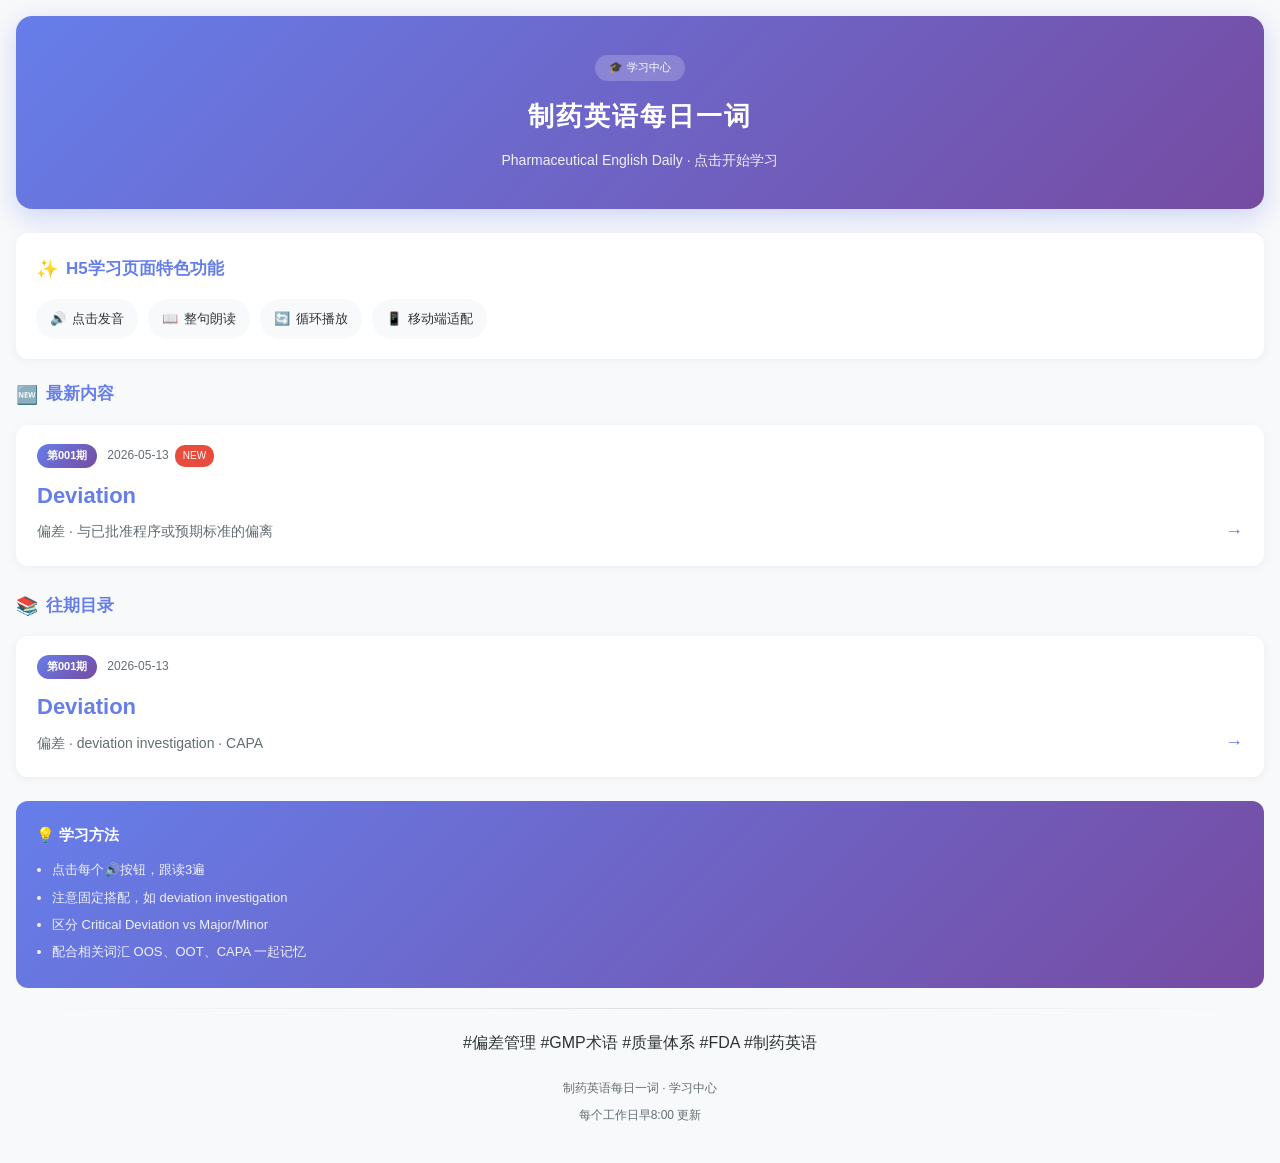
==== index.html @ bfe61678 "Upload index.html" ====
<!DOCTYPE html>
<html lang="zh-CN">
<head>
    <meta charset="UTF-8">
    <meta name="viewport" content="width=device-width, initial-scale=1.0, maximum-scale=1.0, user-scalable=no">
    <title>制药英语每日一词 · 学习中心</title>
    <style>
        * { margin: 0; padding: 0; box-sizing: border-box; }
        :root {
            --primary: linear-gradient(135deg, #667eea 0%, #764ba2 100%);
            --accent: linear-gradient(135deg, #11998e 0%, #38ef7d 100%);
            --bg: #f8f9fa;
            --card: #ffffff;
            --border: #e0e0e0;
            --text: #2d3436;
            --sub: #636e72;
            --primary-color: #667eea;
        }
        body {
            font-family: -apple-system, BlinkMacSystemFont, "PingFang SC", "Microsoft YaHei", sans-serif;
            font-size: 16px;
            line-height: 1.8;
            color: var(--text);
            background: var(--bg);
            max-width: 100%;
            padding: 16px;
        }
        .header {
            background: var(--primary);
            color: white;
            padding: 36px 24px;
            border-radius: 16px;
            text-align: center;
            margin-bottom: 24px;
            box-shadow: 0 8px 28px rgba(102, 126, 234, 0.3);
        }
        .header .badge {
            display: inline-block;
            background: rgba(255,255,255,0.2);
            padding: 3px 14px;
            border-radius: 20px;
            font-size: 11px;
            margin-bottom: 12px;
        }
        .header h1 {
            font-size: 26px;
            font-weight: 700;
            margin-bottom: 8px;
            letter-spacing: 2px;
        }
        .header p {
            font-size: 14px;
            opacity: 0.9;
        }
        .section-title {
            font-size: 17px;
            font-weight: 600;
            color: var(--primary-color);
            margin-bottom: 14px;
            display: flex;
            align-items: center;
        }
        .section-title .icon { margin-right: 8px; font-size: 18px; }
        .episode-grid {
            display: grid;
            grid-template-columns: 1fr;
            gap: 14px;
            margin-bottom: 24px;
        }
        .episode-card {
            background: var(--card);
            border-radius: 12px;
            padding: 18px 20px;
            box-shadow: 0 2px 10px rgba(0,0,0,0.05);
            text-decoration: none;
            color: var(--text);
            display: block;
            transition: all 0.2s ease;
            border: 1px solid transparent;
        }
        .episode-card:hover {
            border-color: var(--primary-color);
            box-shadow: 0 4px 16px rgba(102, 126, 234, 0.15);
            transform: translateY(-2px);
        }
        .episode-card .ep-header {
            display: flex;
            align-items: center;
            margin-bottom: 8px;
        }
        .episode-card .ep-num {
            background: var(--primary);
            color: white;
            padding: 2px 10px;
            border-radius: 12px;
            font-size: 11px;
            font-weight: 600;
            margin-right: 10px;
        }
        .episode-card .ep-date {
            font-size: 12px;
            color: var(--sub);
        }
        .episode-card .ep-word {
            font-size: 22px;
            font-weight: 700;
            color: var(--primary-color);
            margin-bottom: 4px;
        }
        .episode-card .ep-cn {
            font-size: 14px;
            color: var(--sub);
        }
        .episode-card .ep-arrow {
            float: right;
            color: var(--primary-color);
            font-size: 18px;
            margin-top: -30px;
        }
        .feature-bar {
            background: var(--card);
            border-radius: 12px;
            padding: 20px;
            margin-bottom: 20px;
            box-shadow: 0 2px 10px rgba(0,0,0,0.05);
        }
        .feature-list {
            display: flex;
            flex-wrap: wrap;
            gap: 10px;
        }
        .feature-item {
            background: var(--bg);
            padding: 8px 14px;
            border-radius: 20px;
            font-size: 13px;
            color: var(--text);
            display: flex;
            align-items: center;
        }
        .feature-item .icon { margin-right: 6px; }
        .tips-card {
            background: linear-gradient(135deg, #667eea 0%, #764ba2 100%);
            color: white;
            border-radius: 12px;
            padding: 20px;
        }
        .tips-card h3 {
            font-size: 15px;
            margin-bottom: 10px;
        }
        .tips-card li {
            font-size: 13px;
            margin-left: 16px;
            margin-bottom: 4px;
            opacity: 0.9;
        }
        .divider {
            height: 1px;
            background: linear-gradient(to right, transparent, var(--border), transparent);
            margin: 20px 0;
        }
        .footer {
            text-align: center;
            padding: 20px 0;
            color: var(--sub);
            font-size: 12px;
        }
        .footer .tag {
            display: inline-block;
            background: var(--bg);
            color: var(--primary-color);
            padding: 3px 10px;
            border-radius: 12px;
            font-size: 11px;
            margin: 4px;
        }
        .latest-badge {
            display: inline-block;
            background: #e74c3c;
            color: white;
            padding: 2px 8px;
            border-radius: 10px;
            font-size: 10px;
            margin-left: 6px;
        }
        @media (max-width: 480px) {
            .header { padding: 28px 18px; }
            .header h1 { font-size: 22px; }
        }
    </style>
</head>
<body>
    <!-- 头部 -->
    <div class="header">
        <span class="badge">🎓 学习中心</span>
        <h1>制药英语每日一词</h1>
        <p>Pharmaceutical English Daily · 点击开始学习</p>
    </div>

    <!-- 功能说明 -->
    <div class="feature-bar">
        <div class="section-title"><span class="icon">✨</span>H5学习页面特色功能</div>
        <div class="feature-list">
            <div class="feature-item"><span class="icon">🔊</span>点击发音</div>
            <div class="feature-item"><span class="icon">📖</span>整句朗读</div>
            <div class="feature-item"><span class="icon">🔄</span>循环播放</div>
            <div class="feature-item"><span class="icon">📱</span>移动端适配</div>
        </div>
    </div>

    <!-- 最新一期 -->
    <div class="section-title"><span class="icon">🆕</span>最新内容</div>
    <div class="episode-grid">
        <a class="episode-card" href="episode/episode-001-deviation.html">
            <div class="ep-header">
                <span class="ep-num">第001期</span>
                <span class="ep-date">2026-05-13</span>
                <span class="latest-badge">NEW</span>
            </div>
            <div class="ep-word">Deviation</div>
            <div class="ep-cn">偏差 · 与已批准程序或预期标准的偏离</div>
            <span class="ep-arrow">→</span>
        </a>
    </div>

    <!-- 往期目录 -->
    <div class="section-title"><span class="icon">📚</span>往期目录</div>
    <div class="episode-grid">
        <a class="episode-card" href="episode/episode-001-deviation.html">
            <div class="ep-header">
                <span class="ep-num">第001期</span>
                <span class="ep-date">2026-05-13</span>
            </div>
            <div class="ep-word">Deviation</div>
            <div class="ep-cn">偏差 · deviation investigation · CAPA</div>
            <span class="ep-arrow">→</span>
        </a>
    </div>

    <!-- 学习提示 -->
    <div class="tips-card">
        <h3>💡 学习方法</h3>
        <ul>
            <li>点击每个🔊按钮，跟读3遍</li>
            <li>注意固定搭配，如 deviation investigation</li>
            <li>区分 Critical Deviation vs Major/Minor</li>
            <li>配合相关词汇 OOS、OOT、CAPA 一起记忆</li>
        </ul>
    </div>

    <div class="divider"></div>

    <!-- 标签 -->
    <div style="text-align:center;">
        <span class="tag">#偏差管理</span>
        <span class="tag">#GMP术语</span>
        <span class="tag">#质量体系</span>
        <span class="tag">#FDA</span>
        <span class="tag">#制药英语</span>
    </div>

    <div class="footer">
        <p>制药英语每日一词 · 学习中心</p>
        <p style="margin-top:6px;">每个工作日早8:00 更新</p>
    </div>
</body>
</html>
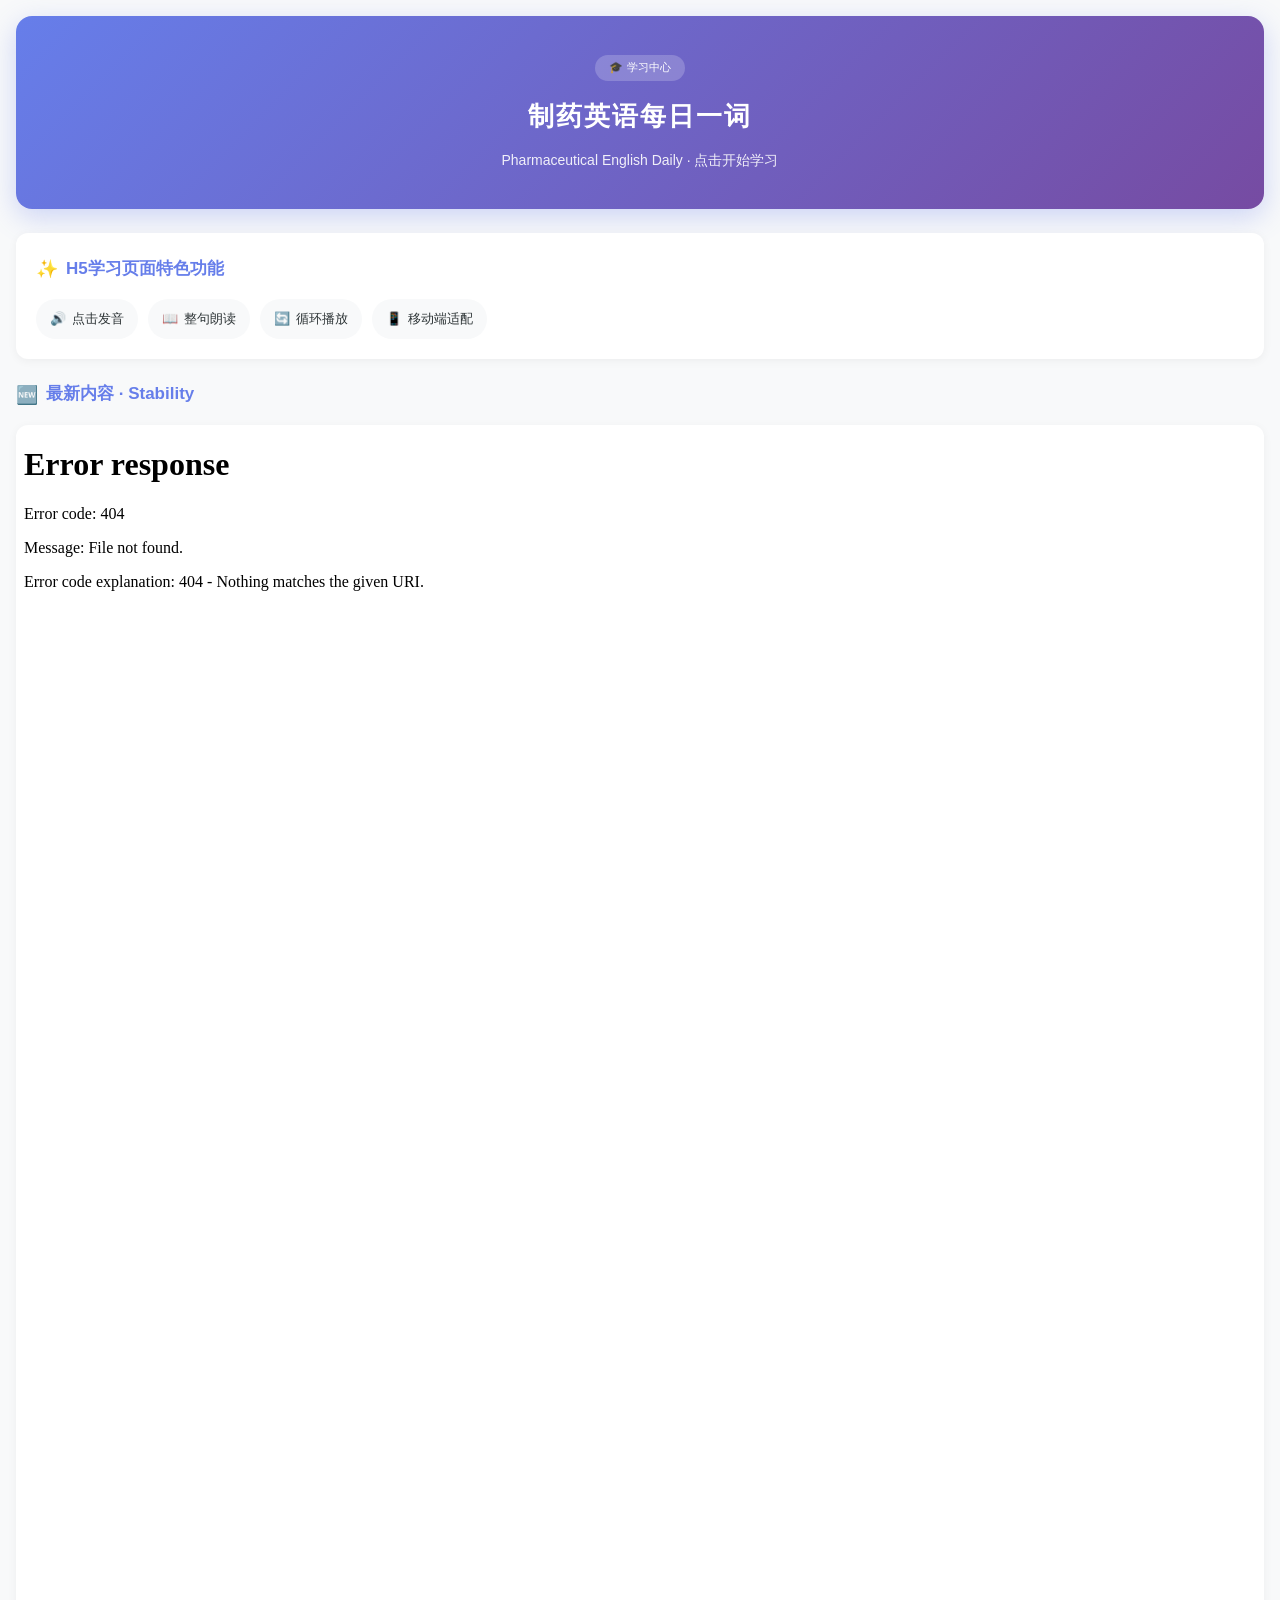
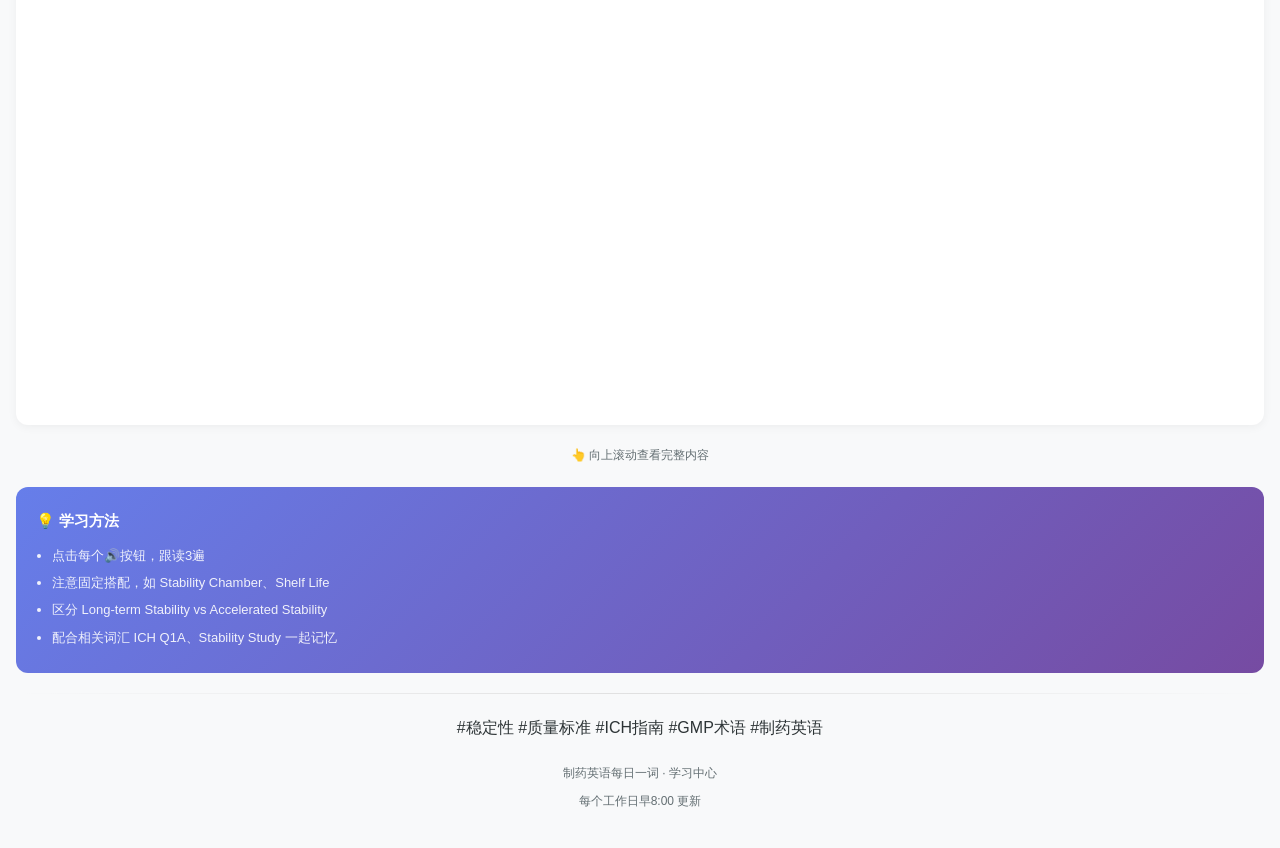
==== commit 0cabcc6a: "Upload index.html" ====
--- a/index.html
+++ b/index.html
@@ -209,43 +209,28 @@
         </div>
     </div>
 
-    <!-- 最新一期 -->
-    <div class="section-title"><span class="icon">🆕</span>最新内容</div>
-    <div class="episode-grid">
-        <a class="episode-card" href="episode/episode-001-deviation.html">
-            <div class="ep-header">
-                <span class="ep-num">第001期</span>
-                <span class="ep-date">2026-05-13</span>
-                <span class="latest-badge">NEW</span>
-            </div>
-            <div class="ep-word">Deviation</div>
-            <div class="ep-cn">偏差 · 与已批准程序或预期标准的偏离</div>
-            <span class="ep-arrow">→</span>
-        </a>
-    </div>
-
-    <!-- 往期目录 -->
-    <div class="section-title"><span class="icon">📚</span>往期目录</div>
-    <div class="episode-grid">
-        <a class="episode-card" href="episode/episode-001-deviation.html">
-            <div class="ep-header">
-                <span class="ep-num">第001期</span>
-                <span class="ep-date">2026-05-13</span>
-            </div>
-            <div class="ep-word">Deviation</div>
-            <div class="ep-cn">偏差 · deviation investigation · CAPA</div>
-            <span class="ep-arrow">→</span>
-        </a>
-    </div>
+    <!-- 最新一期 - 嵌入式H5页面 -->
+    <div class="section-title"><span class="icon">🆕</span>最新内容 · Stability</div>
+
+    <!-- iframe嵌入H5页面 -->
+    <div style="background:#fff; border-radius:12px; overflow:hidden; margin-bottom:20px; box-shadow:0 2px 10px rgba(0,0,0,0.05);">
+        <iframe src="pharma-english-daily-2026-05-13.html"
+                width="100%" height="3200"
+                frameborder="0"
+                scrolling="yes"
+                style="display:block;"
+                title="Stability 稳定性学习"></iframe>
+    </div>
+    <p style="text-align:center; color:var(--sub); font-size:12px; margin-bottom:20px;">👆 向上滚动查看完整内容</p>
 
     <!-- 学习提示 -->
     <div class="tips-card">
         <h3>💡 学习方法</h3>
         <ul>
             <li>点击每个🔊按钮，跟读3遍</li>
-            <li>注意固定搭配，如 deviation investigation</li>
-            <li>区分 Critical Deviation vs Major/Minor</li>
-            <li>配合相关词汇 OOS、OOT、CAPA 一起记忆</li>
+            <li>注意固定搭配，如 Stability Chamber、Shelf Life</li>
+            <li>区分 Long-term Stability vs Accelerated Stability</li>
+            <li>配合相关词汇 ICH Q1A、Stability Study 一起记忆</li>
         </ul>
     </div>
 
@@ -253,10 +238,10 @@
 
     <!-- 标签 -->
     <div style="text-align:center;">
-        <span class="tag">#偏差管理</span>
+        <span class="tag">#稳定性</span>
+        <span class="tag">#质量标准</span>
+        <span class="tag">#ICH指南</span>
         <span class="tag">#GMP术语</span>
-        <span class="tag">#质量体系</span>
-        <span class="tag">#FDA</span>
         <span class="tag">#制药英语</span>
     </div>
 
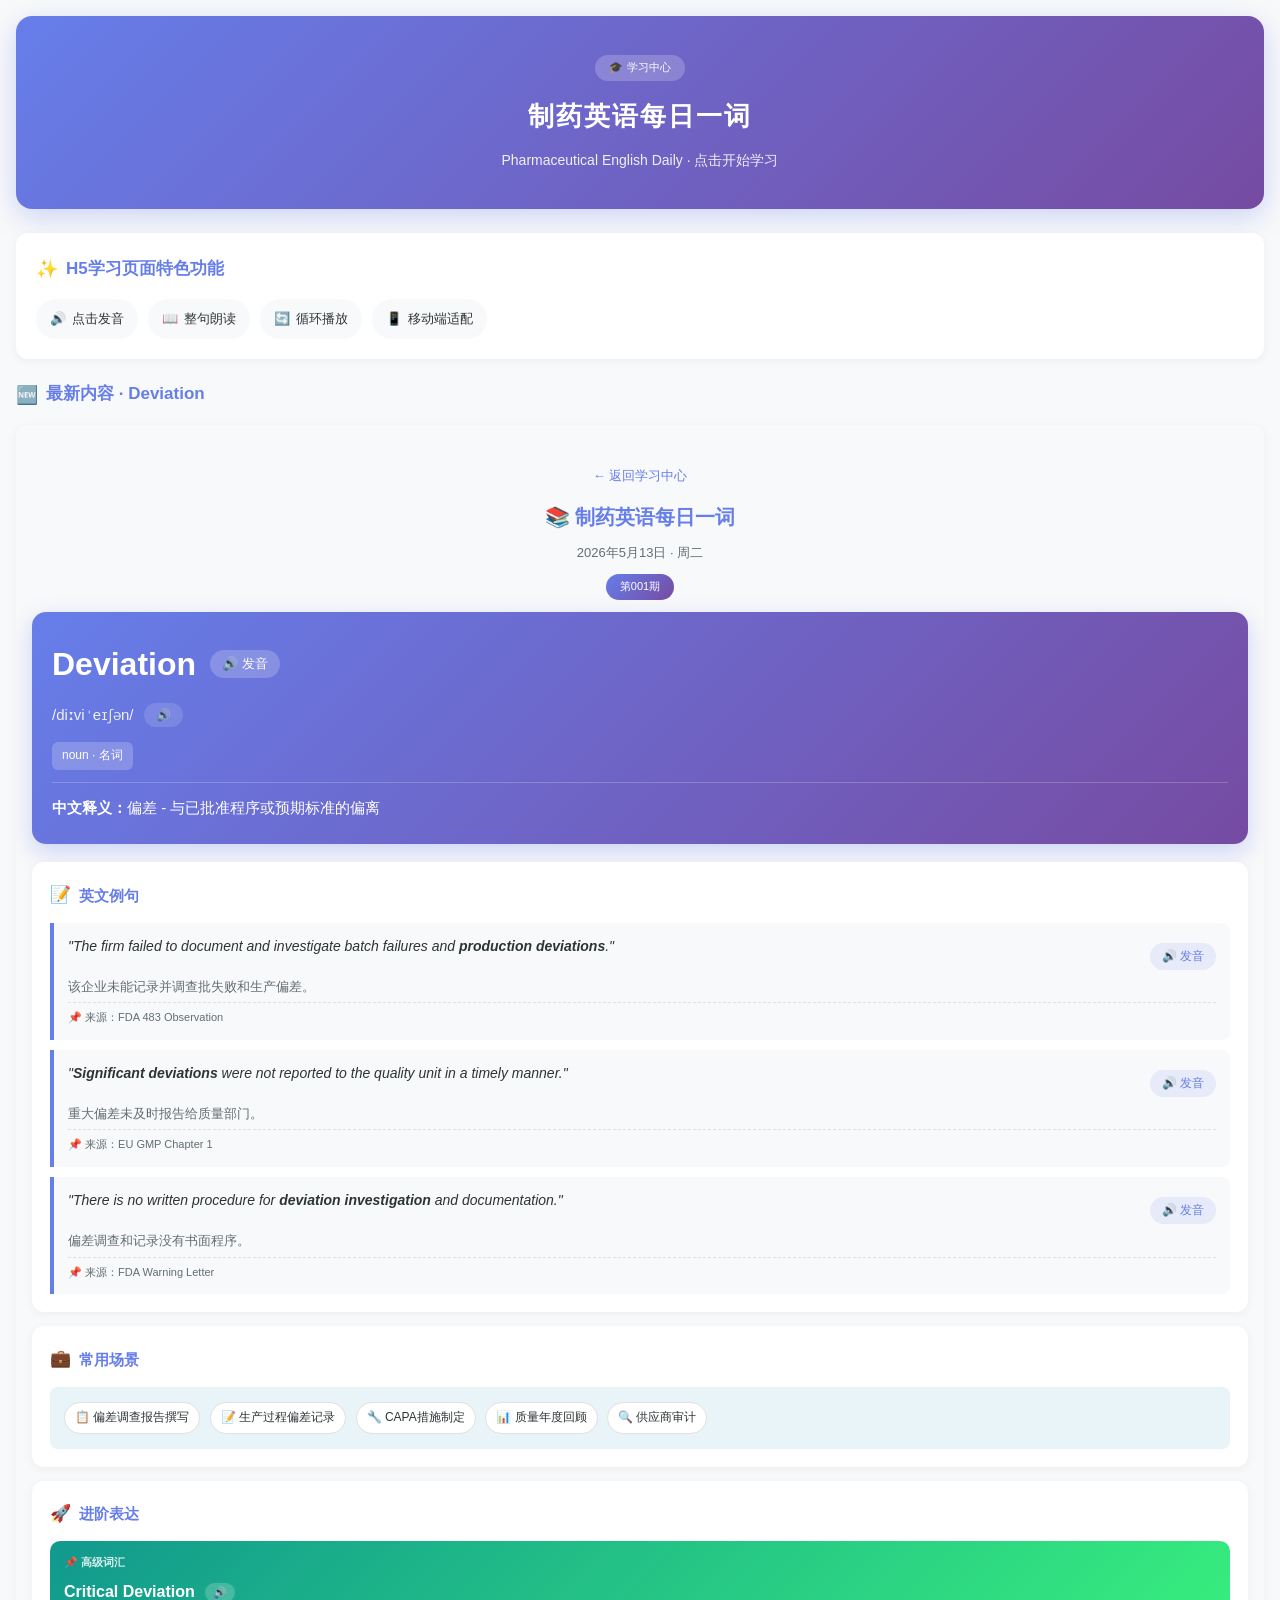
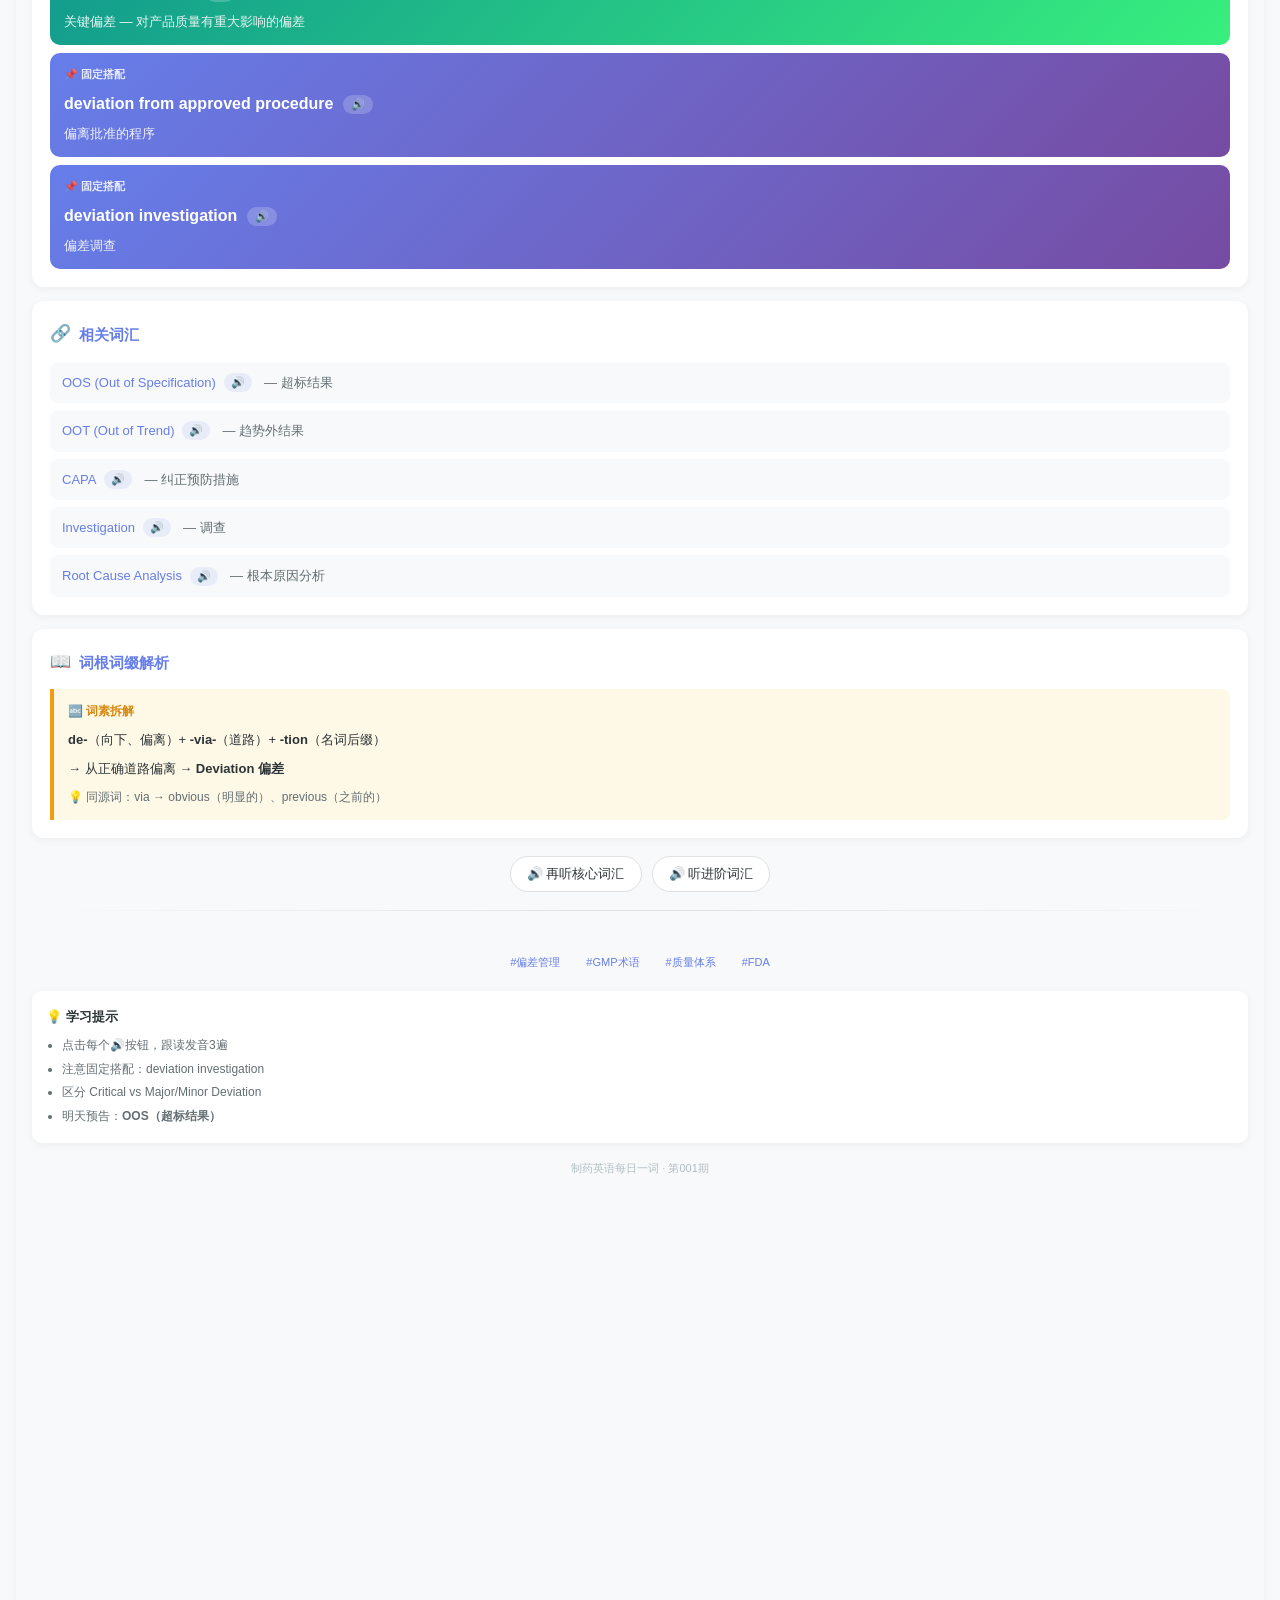
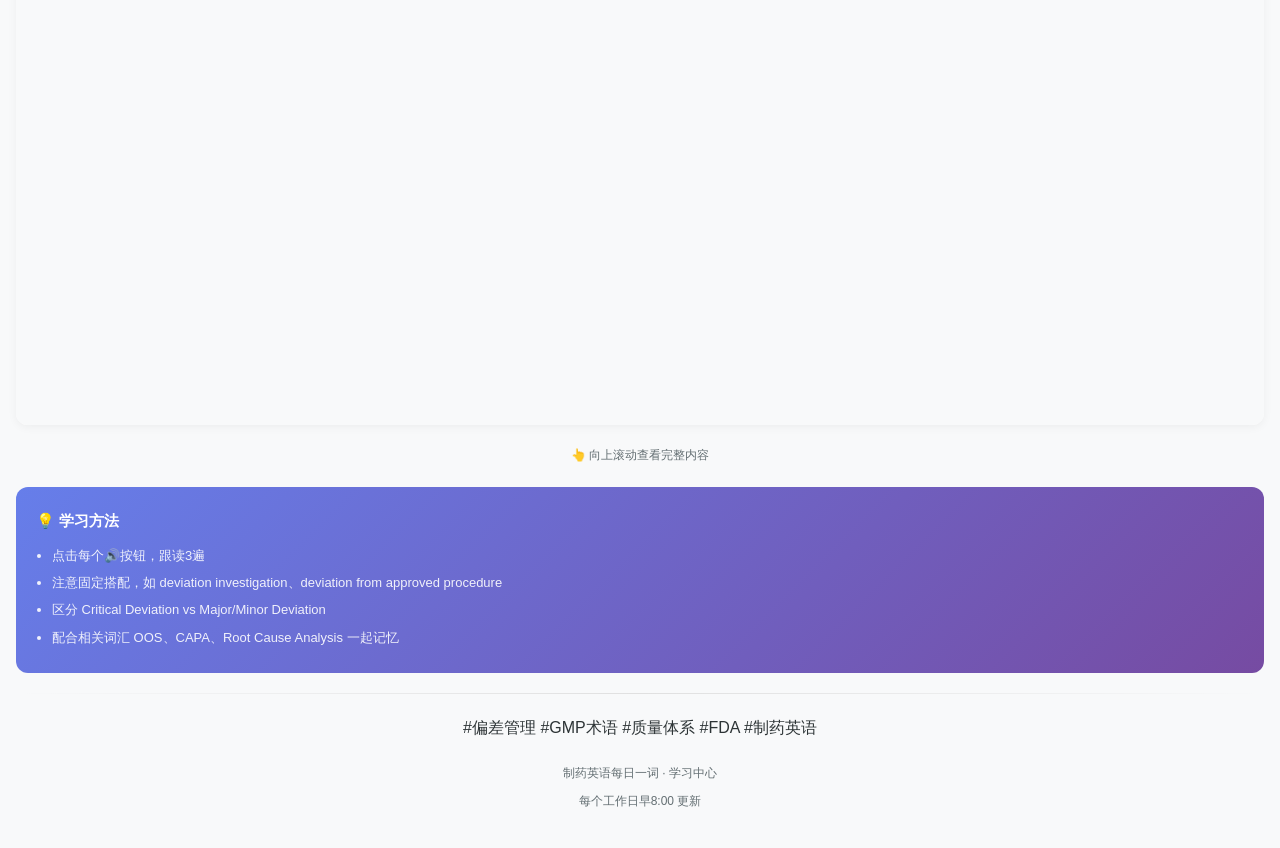
==== commit 13dea602: "Upload index.html" ====
--- a/index.html
+++ b/index.html
@@ -210,16 +210,16 @@
     </div>
 
     <!-- 最新一期 - 嵌入式H5页面 -->
-    <div class="section-title"><span class="icon">🆕</span>最新内容 · Stability</div>
+    <div class="section-title"><span class="icon">🆕</span>最新内容 · Deviation</div>
 
     <!-- iframe嵌入H5页面 -->
     <div style="background:#fff; border-radius:12px; overflow:hidden; margin-bottom:20px; box-shadow:0 2px 10px rgba(0,0,0,0.05);">
-        <iframe src="pharma-english-daily-2026-05-13.html"
+        <iframe src="episode/episode-001-deviation.html"
                 width="100%" height="3200"
                 frameborder="0"
                 scrolling="yes"
                 style="display:block;"
-                title="Stability 稳定性学习"></iframe>
+                title="Deviation 偏差学习"></iframe>
     </div>
     <p style="text-align:center; color:var(--sub); font-size:12px; margin-bottom:20px;">👆 向上滚动查看完整内容</p>
 
@@ -228,9 +228,9 @@
         <h3>💡 学习方法</h3>
         <ul>
             <li>点击每个🔊按钮，跟读3遍</li>
-            <li>注意固定搭配，如 Stability Chamber、Shelf Life</li>
-            <li>区分 Long-term Stability vs Accelerated Stability</li>
-            <li>配合相关词汇 ICH Q1A、Stability Study 一起记忆</li>
+            <li>注意固定搭配，如 deviation investigation、deviation from approved procedure</li>
+            <li>区分 Critical Deviation vs Major/Minor Deviation</li>
+            <li>配合相关词汇 OOS、CAPA、Root Cause Analysis 一起记忆</li>
         </ul>
     </div>
 
@@ -238,10 +238,10 @@
 
     <!-- 标签 -->
     <div style="text-align:center;">
-        <span class="tag">#稳定性</span>
-        <span class="tag">#质量标准</span>
-        <span class="tag">#ICH指南</span>
+        <span class="tag">#偏差管理</span>
         <span class="tag">#GMP术语</span>
+        <span class="tag">#质量体系</span>
+        <span class="tag">#FDA</span>
         <span class="tag">#制药英语</span>
     </div>
 
